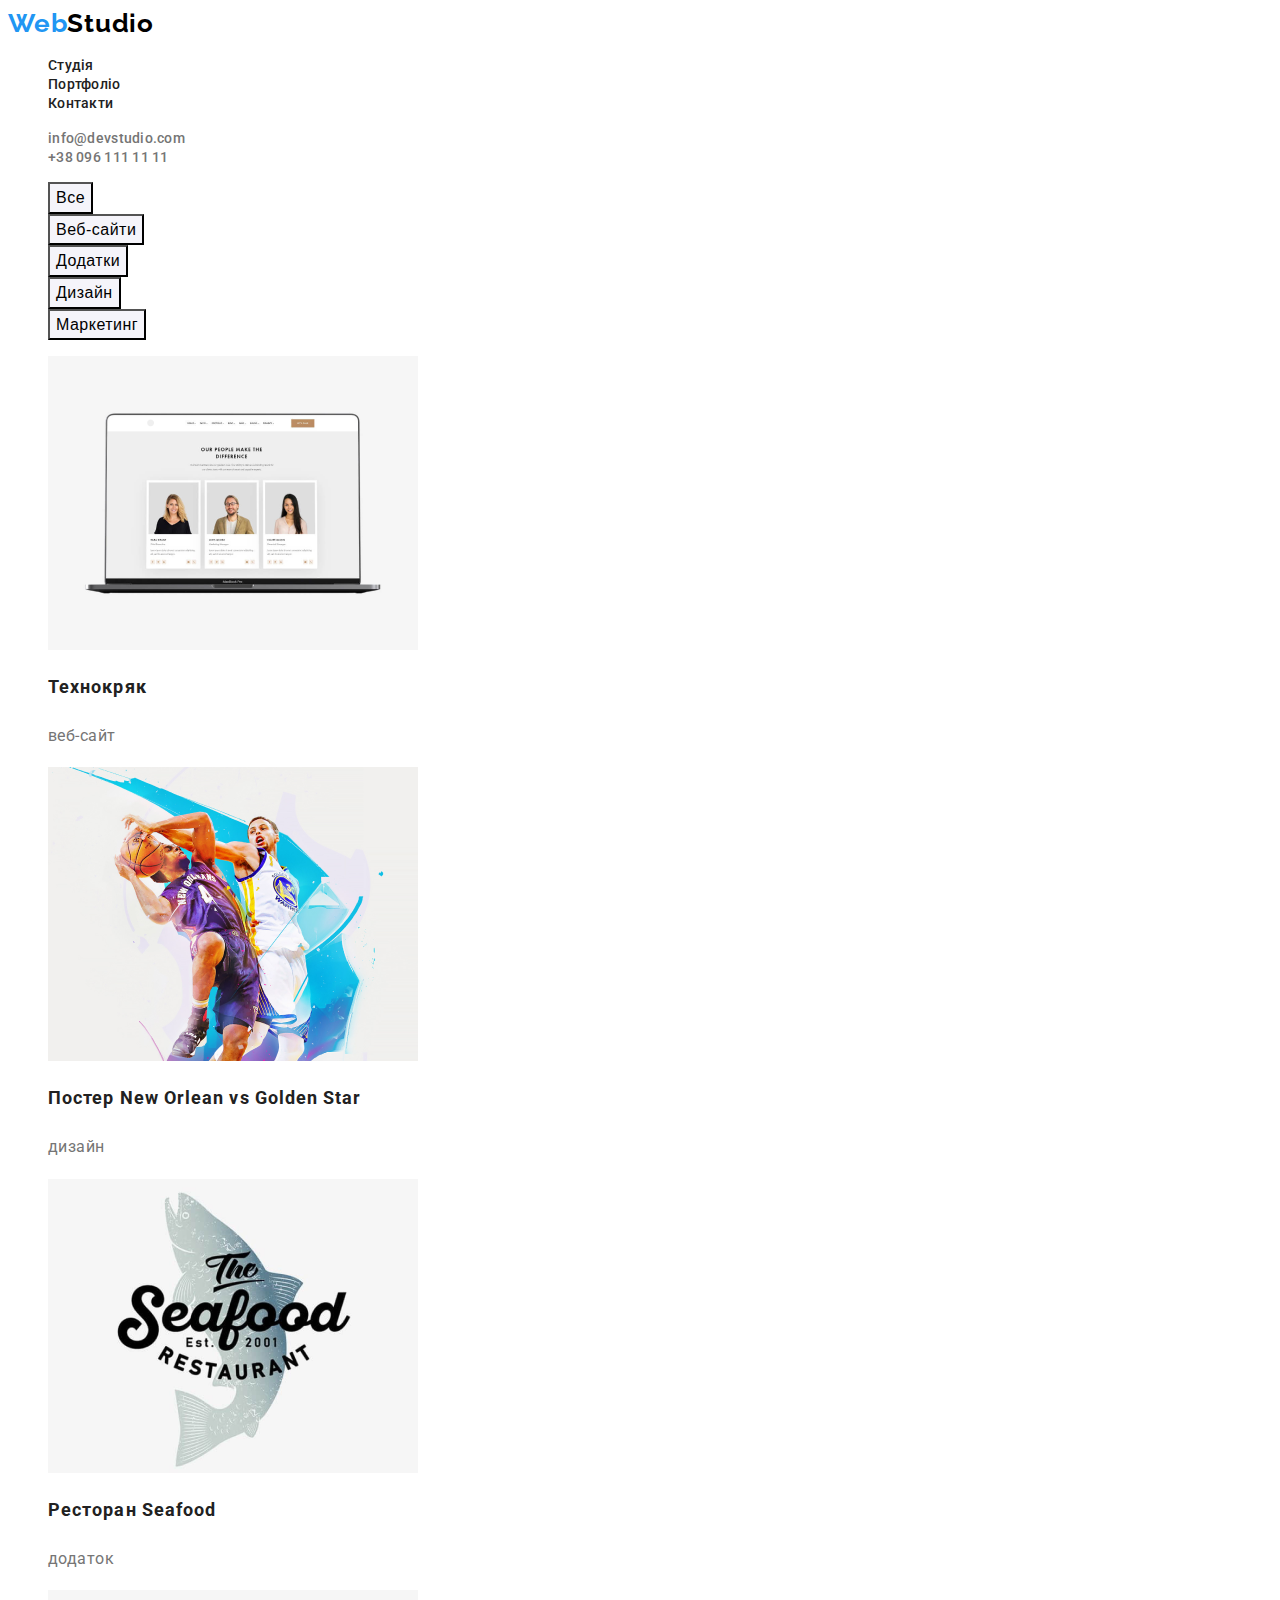
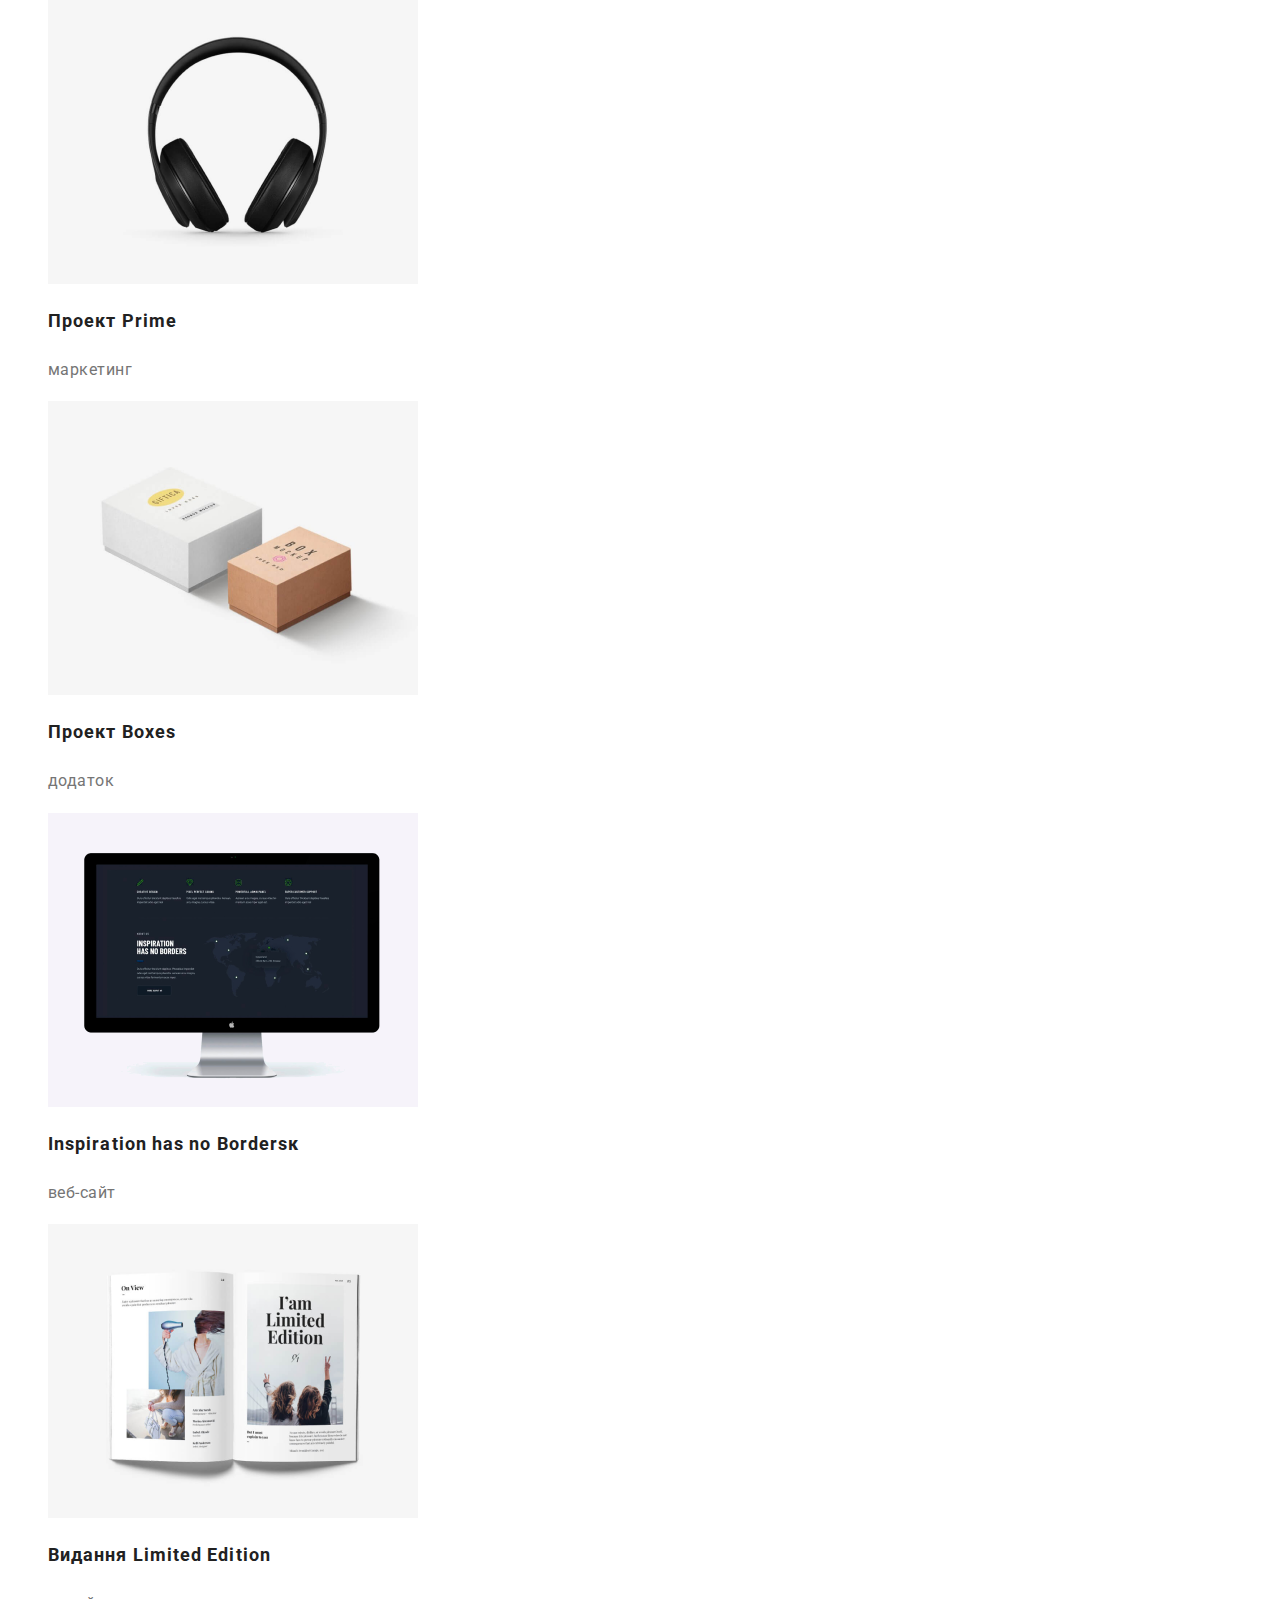
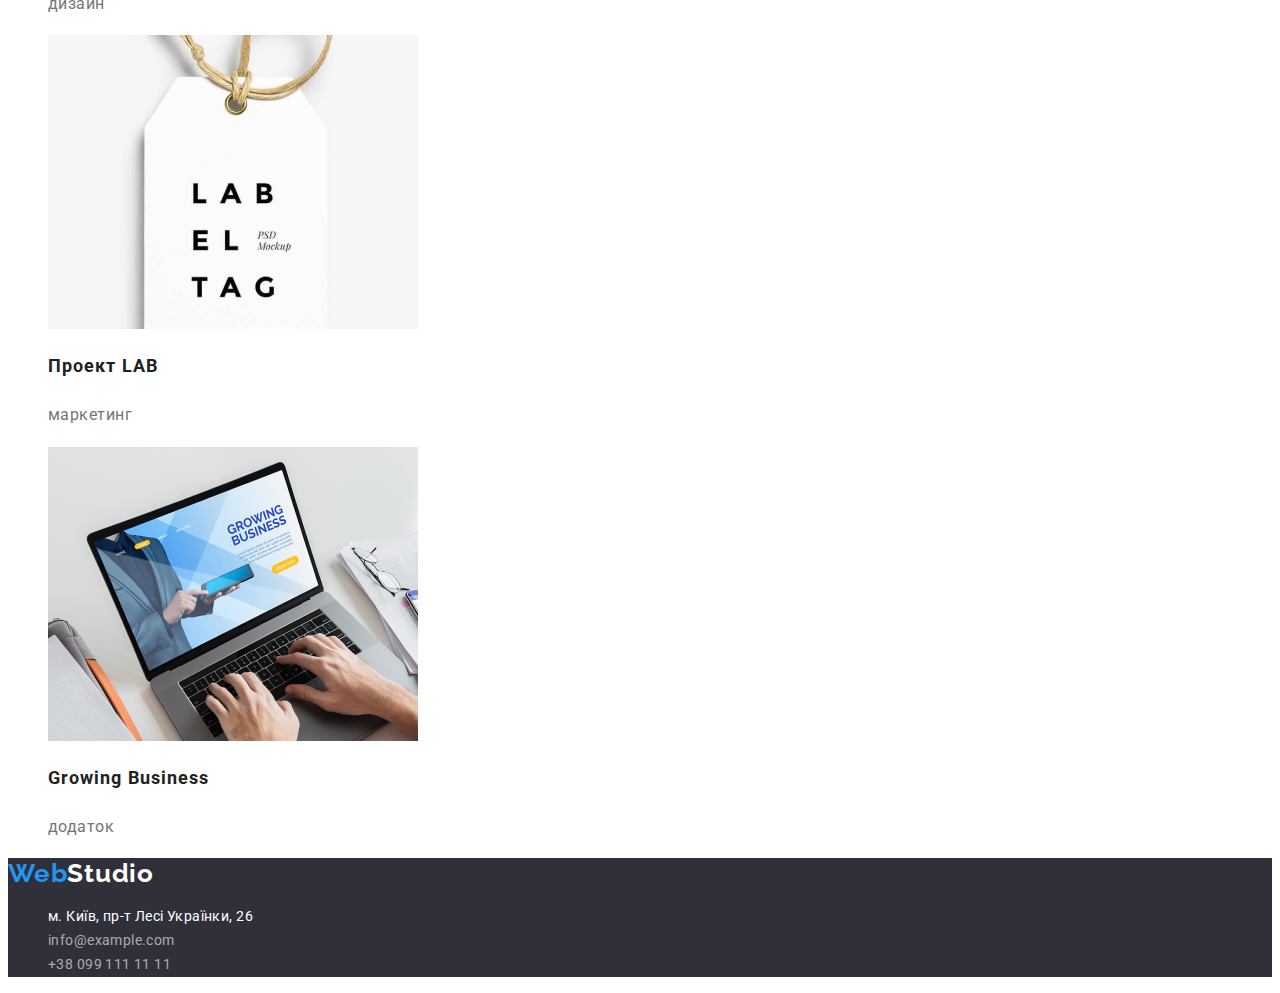
==== portfolio.html @ 4884ac53 "Скопировали и добавили файлы предидущей работы" ====
<!DOCTYPE html>
<html lang="ru">
  <head>
    <meta charset="UTF-8" />
    <meta http-equiv="X-UA-Compatible" content="IE=edge" />
    <meta name="viewport" content="width=device-width, initial-scale=1.0" />
    <link rel="preconnect" href="https://fonts.googleapis.com" />
    <link rel="preconnect" href="https://fonts.gstatic.com" crossorigin />
    <link
      href="https://fonts.googleapis.com/css2?family=Raleway:wght@700&family=Roboto:wght@400;500;700;900&display=swap"
      rel="stylesheet"
    />
    <title>Portfolio</title>
    <link rel="stylesheet" href="css/style.css" />
  </head>

  <body>
    <header class="header">
      <nav class="header-nav">
        <a class="header-logo link" href="">Web<span>Studio</span> </a>
        <ul class="header-list list">
          <li class="header-item"><a class="header-link link" href="index.html">Студія</a></li>
          <li class="header-item">
            <a class="header-link link" href="portfolio.html">Портфоліо</a>
          </li>
          <li class="header-item"><a class="header-link link" href="">Контакти</a></li>
        </ul>
      </nav>

      <ul class="contacts list">
        <li class="mail">
          <a class="contacts-link link" href="mailto:info@devstudio.com">info@devstudio.com </a>
        </li>
        <li class="tel">
          <a class="contacts-link link" href="tel:+380961111111"> +38 096 111 11 11 </a>
        </li>
      </ul>
    </header>
    <main>
      <section class="menu">
        <h2 class="visually-hidden">Навігація</h2>
        <ul class="menu-list list">
          <li><button type="button" class="menu-btn">Все</button></li>
          <li><button type="button" class="menu-btn">Веб-сайти</button></li>
          <li><button type="button" class="menu-btn">Додатки</button></li>
          <li><button type="button" class="menu-btn">Дизайн</button></li>
          <li><button type="button" class="menu-btn">Маркетинг</button></li>
        </ul>

        <h1 class="visually-hidden">Портфолио</h1>
        <ul class="portfolio-list list">
          <li>
            <img src="images/port1.png" alt="" width="370" height="294" />
            <h2 class="portfolio-title">Технокряк</h2>
            <p class="portfolio-text">веб-сайт</p>
          </li>

          <li>
            <img src="images/port2.png" alt="" width="370" height="294" />
            <h2 class="portfolio-title">Постер New Orlean vs Golden Star</h2>
            <p class="portfolio-text">дизайн</p>
          </li>

          <li>
            <img src="images/port3.png" alt="" width="370" height="294" />
            <h2 class="portfolio-title">Ресторан Seafood</h2>
            <p class="portfolio-text">додаток</p>
          </li>

          <li>
            <img src="images/port4.png" alt="" width="370" height="294" />
            <h2 class="portfolio-title">Проект Prime</h2>
            <p class="portfolio-text">маркетинг</p>
          </li>

          <li>
            <img src="images/port5.png" alt="" width="370" height="294" />
            <h2 class="portfolio-title">Проект Boxes</h2>
            <p class="portfolio-text">додаток</p>
          </li>

          <li>
            <img src="images/port6.png" alt="" width="370" height="294" />
            <h2 class="portfolio-title">Inspiration has no Bordersк</h2>
            <p class="portfolio-text">веб-сайт</p>
          </li>

          <li>
            <img src="images/port7.png" alt="" width="370" height="294" />
            <h2 class="portfolio-title">Видання Limited Edition</h2>
            <p class="portfolio-text">дизайн</p>
          </li>

          <li>
            <img src="images/port8.png" alt="" width="370" height="294" />
            <h2 class="portfolio-title">Проект LAB</h2>
            <p class="portfolio-text">маркетинг</p>
          </li>

          <li>
            <img src="images/port9.png" alt="" width="370" height="294" />
            <h2 class="portfolio-title">Growing Business</h2>
            <p class="portfolio-text">додаток</p>
          </li>
        </ul>
      </section>
    </main>
    <footer class="footer">
      <a class="footer-logo link" href="">Web<span>Studio</span> </a>

      <address class="address">
        <ul class="adress-list list">
          <li class="address-item">
            <a
              class="address-link link"
              href="https://goo.gl/maps/mcbDyAHMGKXvk1hA8"
              target="_blank"
              rel="noopener noreferrer"
              >м. Київ, пр-т Лесі Українки, 26</a
            >
          </li>
          <li class="address-item">
            <a class="mail-link link" href="mailto:info@example.com">info@example.com</a>
          </li>
          <li class="address-item">
            <a class="tel-link link" href="tel:+380991111111"> +38 099 111 11 11</a>
          </li>
        </ul>
      </address>
    </footer>
  </body>
</html>
---- css/style.css ----
:root {
  --main-page-color: #212121;
  --secondary-page-color: #757575;
  --accent-color: #2196f3;
}

body {
  font-family: 'Roboto', sans-serif;
  color: #212121;
}

.list {
  list-style: none;
}

.link {
  text-decoration: none;
}

/*--------шапка---------*/

.header-logo {
  font-family: 'Raleway', sans-serif;
  font-weight: 700;
  font-size: 26px;
  line-height: 1.2;
  letter-spacing: 0.03em;
  color: #2196f3;
}

.header-nav span {
  color: #000000;
}

.header-link {
  font-weight: 500;
  font-size: 14px;
  line-height: 1.14;
  letter-spacing: 0.02em;
  color: var(--main-page-color);
}

.header-link:hover,
.header-link:focus {
  color: var(--accent-color);
}

.contacts-link {
  font-weight: 500;
  font-size: 14px;
  line-height: 1.14;
  letter-spacing: 0.02em;
  color: var(--secondary-page-color);
}

.contacts-link:hover,
.contacts-link:focus {
  color: var(--accent-color);
}

/* ------------Герой------------*/

.hero {
  background-color: #2f303a;
}

.hero-title {
  font-weight: 900;
  font-size: 44px;
  line-height: 1.36;
  text-align: center;
  letter-spacing: 0.06em;
  text-transform: uppercase;
  color: #ffffff;
}

.hero-btn {
  font-weight: 700;
  font-size: 16px;
  line-height: 1.88;
  text-align: center;
  letter-spacing: 0.06em;
  cursor: pointer;
  color: #ffffff;
  background-color: #2196f3;
}

/*------------------- Features---------------*/

.visually-hidden {
  position: absolute;
  width: 1px;
  height: 1px;
  margin: -1px;
  border: 0;
  padding: 0;
  white-space: nowrap;
  clip-path: inset(100%);
  clip: rect(0 0 0 0);
  overflow: hidden;
}

.feature-title {
  font-weight: 700;
  font-size: 14px;
  line-height: 1.14;
  letter-spacing: 0.03em;
  text-transform: uppercase;
}

.feature-text {
  font-size: 14px;
  line-height: 1.71;
  letter-spacing: 0.03em;
  color: var(--secondary-page-color);
}

/*----------------- work-------------------- */

.work-title {
  font-weight: 700;
  font-size: 36px;
  line-height: 1.16;
  letter-spacing: 0.03em;
}

/* -------------------our team-----------------*/

.card-title {
  font-weight: 500;
  font-size: 16px;
  line-height: 1.19;
  letter-spacing: 0.03em;
}

.card-text {
  font-size: 16px;
  line-height: 1.19;
  letter-spacing: 0.03em;
  color: var(--secondary-page-color);
}

/*-----------------footer--------------------*/

.footer {
  background-color: #2f303a;
}

.footer-logo {
  font-family: 'Raleway', sans-serif;
  font-weight: 700;
  font-size: 26px;
  line-height: 1.19;
  letter-spacing: 0.03em;
  color: #2196f3;
}

.footer span {
  color: #ffffff;
}

.address-link {
  font-size: 14px;
  font-style: normal;
  line-height: 1.71;
  letter-spacing: 0.03em;
  color: #ffffff;
}

.mail-link,
.tel-link {
  font-size: 14px;
  font-style: normal;
  line-height: 1.71;
  letter-spacing: 0.03em;
  color: rgba(255, 255, 255, 0.6);
}

.address-link:hover,
.address-link:focus,
.mail-link:hover,
.mail-link:focus,
.tel-link:hover,
.tel-link:focus {
  color: var(--accent-color);
}

/*----PORTFOLIO----*/
/*----menu----*/

.menu-btn {
  font-weight: 500;
  font-size: 16px;
  line-height: 1.6;
  text-align: center;
  letter-spacing: 0.03em;
  cursor: pointer;
  background-color: #f5f4fa;
}

.menu-btn:hover,
.menu-btn:focus {
  background-color: var(--accent-color);
  color: #ffffff;
}

.portfolio-title {
  font-weight: 700;
  font-size: 18px;
  line-height: 2;
  letter-spacing: 0.06em;
}

.portfolio-text {
  font-size: 16px;
  line-height: 1.9;
  letter-spacing: 0.03em;
  color: var(--secondary-page-color);
}
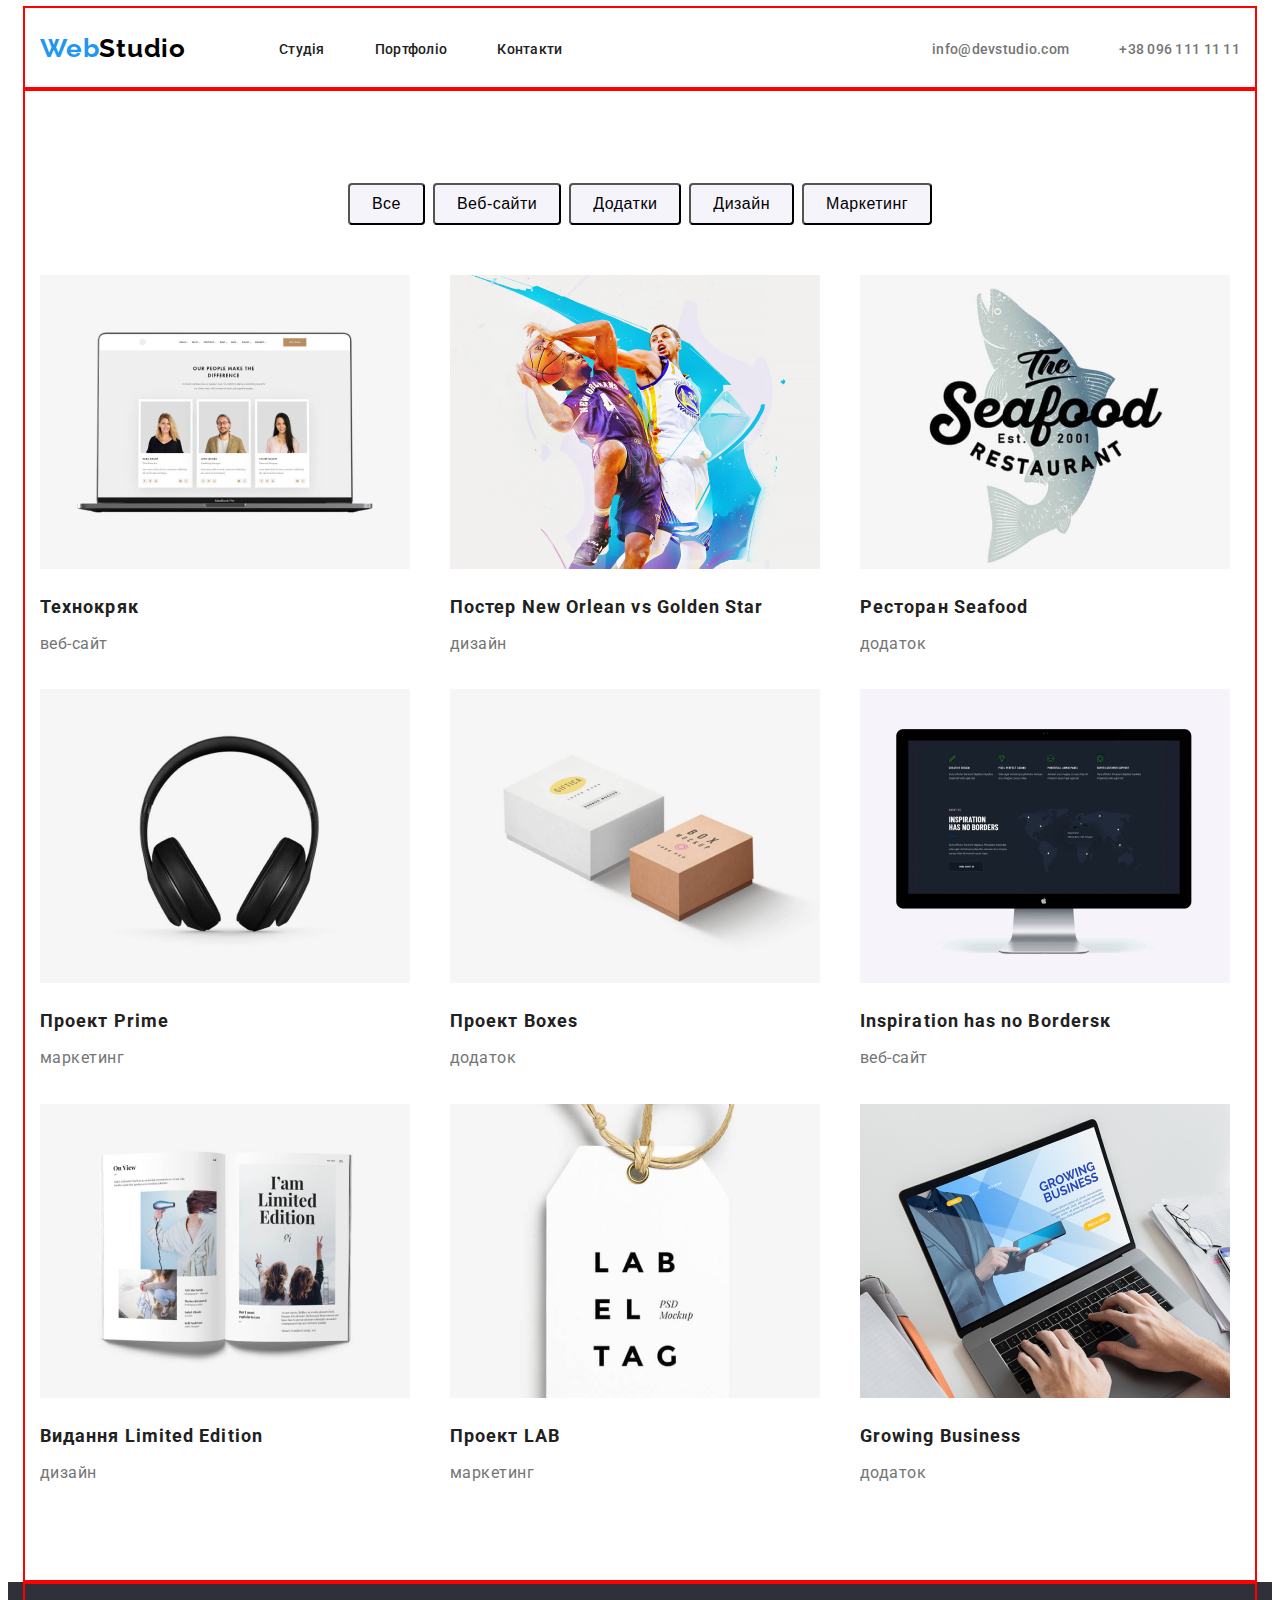
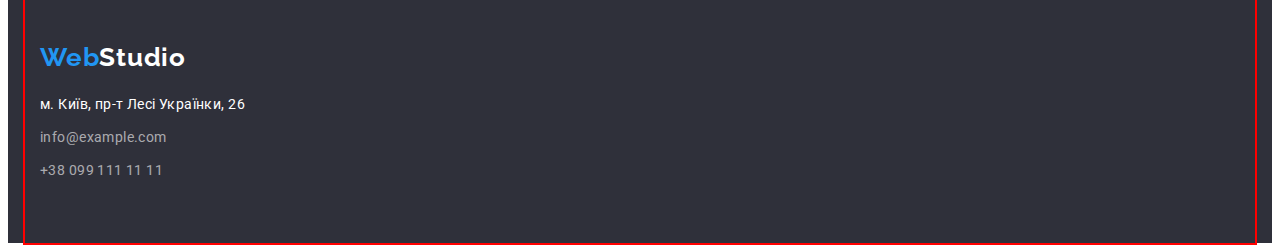
==== commit 8a637c5a: "Закнчили позиционирование двух  странц" ====
--- a/portfolio.html
+++ b/portfolio.html
@@ -11,122 +11,137 @@
       rel="stylesheet"
     />
     <title>Portfolio</title>
+    <link
+      rel="stylesheet"
+      href="https://cdnjs.cloudflare.com/ajax/libs/modern-normalize/1.1.0/modern-normalize.min.css"
+      integrity="sha512-wpPYUAdjBVSE4KJnH1VR1HeZfpl1ub8YT/NKx4PuQ5NmX2tKuGu6U/JRp5y+Y8XG2tV+wKQpNHVUX03MfMFn9Q=="
+      crossorigin="anonymous"
+      referrerpolicy="no-referrer"
+    />
     <link rel="stylesheet" href="css/style.css" />
   </head>
 
   <body>
     <header class="header">
-      <nav class="header-nav">
-        <a class="header-logo link" href="">Web<span>Studio</span> </a>
-        <ul class="header-list list">
-          <li class="header-item"><a class="header-link link" href="index.html">Студія</a></li>
-          <li class="header-item">
-            <a class="header-link link" href="portfolio.html">Портфоліо</a>
-          </li>
-          <li class="header-item"><a class="header-link link" href="">Контакти</a></li>
-        </ul>
-      </nav>
+      <div class="container">
+        <nav class="header-nav">
+          <a class="header-logo link" href="">Web<span>Studio</span> </a>
+          <ul class="header-list list">
+            <li class="header-item"><a class="header-link link" href="./index.html">Студія</a></li>
+            <li class="header-item">
+              <a class="header-link link" href="portfolio.html">Портфоліо</a>
+            </li>
+            <li class="header-item"><a class="header-link link" href="">Контакти</a></li>
+          </ul>
+        </nav>
 
-      <ul class="contacts list">
-        <li class="mail">
-          <a class="contacts-link link" href="mailto:info@devstudio.com">info@devstudio.com </a>
-        </li>
-        <li class="tel">
-          <a class="contacts-link link" href="tel:+380961111111"> +38 096 111 11 11 </a>
-        </li>
-      </ul>
+        <div class="header-connect">
+          <ul class="contacts list">
+            <li class="mail">
+              <a class="contacts-link link" href="mailto:info@devstudio.com">info@devstudio.com </a>
+            </li>
+            <li class="tel">
+              <a class="contacts-link link" href="tel:+380961111111"> +38 096 111 11 11 </a>
+            </li>
+          </ul>
+        </div>
+      </div>
     </header>
     <main>
       <section class="menu">
-        <h2 class="visually-hidden">Навігація</h2>
-        <ul class="menu-list list">
-          <li><button type="button" class="menu-btn">Все</button></li>
-          <li><button type="button" class="menu-btn">Веб-сайти</button></li>
-          <li><button type="button" class="menu-btn">Додатки</button></li>
-          <li><button type="button" class="menu-btn">Дизайн</button></li>
-          <li><button type="button" class="menu-btn">Маркетинг</button></li>
-        </ul>
+        <div class="container section">
+          <h2 class="visually-hidden">Навігація</h2>
+          <ul class="menu-list list">
+            <li><button type="button" class="menu-btn">Все</button></li>
+            <li><button type="button" class="menu-btn">Веб-сайти</button></li>
+            <li><button type="button" class="menu-btn">Додатки</button></li>
+            <li><button type="button" class="menu-btn">Дизайн</button></li>
+            <li><button type="button" class="menu-btn">Маркетинг</button></li>
+          </ul>
 
-        <h1 class="visually-hidden">Портфолио</h1>
-        <ul class="portfolio-list list">
-          <li>
-            <img src="images/port1.png" alt="" width="370" height="294" />
-            <h2 class="portfolio-title">Технокряк</h2>
-            <p class="portfolio-text">веб-сайт</p>
-          </li>
+          <h1 class="visually-hidden">Портфолио</h1>
+          <ul class="portfolio-list list">
+            <li class="portfolio-items">
+              <img class="portfolio-img" src="images/port1.png" alt="" width="370" height="294" />
+              <h2 class="portfolio-title">Технокряк</h2>
+              <p class="portfolio-text">веб-сайт</p>
+            </li>
 
-          <li>
-            <img src="images/port2.png" alt="" width="370" height="294" />
-            <h2 class="portfolio-title">Постер New Orlean vs Golden Star</h2>
-            <p class="portfolio-text">дизайн</p>
-          </li>
+            <li class="portfolio-items">
+              <img class="portfolio-img" src="images/port2.png" alt="" width="370" height="294" />
+              <h2 class="portfolio-title">Постер New Orlean vs Golden Star</h2>
+              <p class="portfolio-text">дизайн</p>
+            </li>
 
-          <li>
-            <img src="images/port3.png" alt="" width="370" height="294" />
-            <h2 class="portfolio-title">Ресторан Seafood</h2>
-            <p class="portfolio-text">додаток</p>
-          </li>
+            <li class="portfolio-items">
+              <img class="portfolio-img" src="images/port3.png" alt="" width="370" height="294" />
+              <h2 class="portfolio-title">Ресторан Seafood</h2>
+              <p class="portfolio-text">додаток</p>
+            </li>
 
-          <li>
-            <img src="images/port4.png" alt="" width="370" height="294" />
-            <h2 class="portfolio-title">Проект Prime</h2>
-            <p class="portfolio-text">маркетинг</p>
-          </li>
+            <li class="portfolio-items">
+              <img class="portfolio-img" src="images/port4.png" alt="" width="370" height="294" />
+              <h2 class="portfolio-title">Проект Prime</h2>
+              <p class="portfolio-text">маркетинг</p>
+            </li>
 
-          <li>
-            <img src="images/port5.png" alt="" width="370" height="294" />
-            <h2 class="portfolio-title">Проект Boxes</h2>
-            <p class="portfolio-text">додаток</p>
-          </li>
+            <li class="portfolio-items">
+              <img class="portfolio-img" src="images/port5.png" alt="" width="370" height="294" />
+              <h2 class="portfolio-title">Проект Boxes</h2>
+              <p class="portfolio-text">додаток</p>
+            </li>
 
-          <li>
-            <img src="images/port6.png" alt="" width="370" height="294" />
-            <h2 class="portfolio-title">Inspiration has no Bordersк</h2>
-            <p class="portfolio-text">веб-сайт</p>
-          </li>
+            <li class="portfolio-items">
+              <img class="portfolio-img" src="images/port6.png" alt="" width="370" height="294" />
+              <h2 class="portfolio-title">Inspiration has no Bordersк</h2>
+              <p class="portfolio-text">веб-сайт</p>
+            </li>
 
-          <li>
-            <img src="images/port7.png" alt="" width="370" height="294" />
-            <h2 class="portfolio-title">Видання Limited Edition</h2>
-            <p class="portfolio-text">дизайн</p>
-          </li>
+            <li class="portfolio-items">
+              <img class="portfolio-img" src="images/port7.png" alt="" width="370" height="294" />
+              <h2 class="portfolio-title">Видання Limited Edition</h2>
+              <p class="portfolio-text">дизайн</p>
+            </li>
 
-          <li>
-            <img src="images/port8.png" alt="" width="370" height="294" />
-            <h2 class="portfolio-title">Проект LAB</h2>
-            <p class="portfolio-text">маркетинг</p>
-          </li>
+            <li class="portfolio-items">
+              <img class="portfolio-img" src="images/port8.png" alt="" width="370" height="294" />
+              <h2 class="portfolio-title">Проект LAB</h2>
+              <p class="portfolio-text">маркетинг</p>
+            </li>
 
-          <li>
-            <img src="images/port9.png" alt="" width="370" height="294" />
-            <h2 class="portfolio-title">Growing Business</h2>
-            <p class="portfolio-text">додаток</p>
-          </li>
-        </ul>
+            <li class="portfolio-items">
+              <img class="portfolio-img" src="images/port9.png" alt="" width="370" height="294" />
+              <h2 class="portfolio-title">Growing Business</h2>
+              <p class="portfolio-text">додаток</p>
+            </li>
+          </ul>
+        </div>
       </section>
     </main>
     <footer class="footer">
-      <a class="footer-logo link" href="">Web<span>Studio</span> </a>
+      <div class="container">
+        <a class="footer-logo link" href="">Web<span>Studio</span> </a>
 
-      <address class="address">
-        <ul class="adress-list list">
-          <li class="address-item">
-            <a
-              class="address-link link"
-              href="https://goo.gl/maps/mcbDyAHMGKXvk1hA8"
-              target="_blank"
-              rel="noopener noreferrer"
-              >м. Київ, пр-т Лесі Українки, 26</a
-            >
-          </li>
-          <li class="address-item">
-            <a class="mail-link link" href="mailto:info@example.com">info@example.com</a>
-          </li>
-          <li class="address-item">
-            <a class="tel-link link" href="tel:+380991111111"> +38 099 111 11 11</a>
-          </li>
-        </ul>
-      </address>
+        <address class="address">
+          <ul class="adress-list list">
+            <li class="address-item">
+              <a
+                class="address-link link"
+                href="https://goo.gl/maps/mcbDyAHMGKXvk1hA8"
+                target="_blank"
+                rel="noopener noreferrer"
+                >м. Київ, пр-т Лесі Українки, 26</a
+              >
+            </li>
+            <li class="address-item">
+              <a class="mail-link link" href="mailto:info@example.com">info@example.com</a>
+            </li>
+            <li class="address-item">
+              <a class="tel-link link" href="tel:+380991111111"> +38 099 111 11 11</a>
+            </li>
+          </ul>
+        </address>
+      </div>
     </footer>
   </body>
 </html>
--- a/css/style.css
+++ b/css/style.css
@@ -4,6 +4,25 @@
   --accent-color: #2196f3;
 }
 
+p,
+h1,
+h2,
+h3,
+h4,
+h5,
+h6 {
+  margin: 0;
+}
+
+ul,
+ol {
+  margin: 0;
+  padding-left: 0;
+}
+
+img {
+  display: block;
+}
 body {
   font-family: 'Roboto', sans-serif;
   color: #212121;
@@ -17,7 +36,47 @@
   text-decoration: none;
 }
 
+.container {
+  width: 1200px;
+  margin-left: auto;
+  margin-right: auto;
+  padding-left: 15px;
+  padding-right: 15px;
+  outline: 2px solid red;
+}
+
+.section {
+  padding-top: 94px;
+  padding-bottom: 94px;
+}
+
 /*--------шапка---------*/
+.header > .container {
+  display: flex;
+  align-items: center;
+}
+
+.header-nav {
+  display: flex;
+  align-items: center;
+}
+
+.header-list {
+  display: flex;
+}
+
+.header-item:not(:last-child) {
+  margin-right: 50px;
+}
+
+.header-connect {
+  margin-left: auto;
+}
+
+.header-connect > .contacts {
+  display: flex;
+  gap: 50px;
+}
 
 .header-logo {
   font-family: 'Raleway', sans-serif;
@@ -26,6 +85,9 @@
   line-height: 1.2;
   letter-spacing: 0.03em;
   color: #2196f3;
+  margin-right: 93px;
+  padding-top: 25px;
+  padding-bottom: 25px;
 }
 
 .header-nav span {
@@ -62,6 +124,7 @@
 
 .hero {
   background-color: #2f303a;
+  text-align: center;
 }
 
 .hero-title {
@@ -72,6 +135,11 @@
   letter-spacing: 0.06em;
   text-transform: uppercase;
   color: #ffffff;
+  margin-left: auto;
+  margin-right: auto;
+  margin-bottom: 30px;
+  padding-top: 200px;
+  width: 696px;
 }
 
 .hero-btn {
@@ -83,6 +151,10 @@
   cursor: pointer;
   color: #ffffff;
   background-color: #2196f3;
+  min-width: 216px;
+  padding: 10px 32px;
+  border-radius: 4px;
+  margin-bottom: 200px;
 }
 
 /*------------------- Features---------------*/
@@ -100,12 +172,23 @@
   overflow: hidden;
 }
 
-.feature-title {
+.feature > .container {
+  display: flex;
+  align-items: center;
+}
+
+.feature-list {
+  display: flex;
+  gap: 30px;
+}
+
+.feuture .feature-title {
   font-weight: 700;
   font-size: 14px;
   line-height: 1.14;
   letter-spacing: 0.03em;
   text-transform: uppercase;
+  margin-bottom: 10px;
 }
 
 .feature-text {
@@ -113,24 +196,48 @@
   line-height: 1.71;
   letter-spacing: 0.03em;
   color: var(--secondary-page-color);
+  width: 270px;
 }
 
 /*----------------- work-------------------- */
+
+.work-list {
+  display: flex;
+  gap: 30px;
+  padding-bottom: 94px;
+}
 
 .work-title {
   font-weight: 700;
   font-size: 36px;
   line-height: 1.16;
   letter-spacing: 0.03em;
+  text-align: center;
+  padding-bottom: 50px;
 }
 
 /* -------------------our team-----------------*/
-
+.team-cards {
+  display: flex;
+  gap: 30px;
+  text-align: center;
+}
+
+.team-title {
+  font-weight: 700;
+  font-size: 36px;
+  line-height: 1.17;
+  text-align: center;
+  letter-spacing: 0.03em;
+  color: var(--main-page-color);
+  padding-bottom: 50px;
+}
 .card-title {
   font-weight: 500;
   font-size: 16px;
   line-height: 1.19;
   letter-spacing: 0.03em;
+  padding-bottom: 10px;
 }
 
 .card-text {
@@ -138,6 +245,10 @@
   line-height: 1.19;
   letter-spacing: 0.03em;
   color: var(--secondary-page-color);
+}
+
+.card > .team-img {
+  padding-bottom: 30px;
 }
 
 /*-----------------footer--------------------*/
@@ -153,6 +264,9 @@
   line-height: 1.19;
   letter-spacing: 0.03em;
   color: #2196f3;
+  display: inline-block;
+  margin-top: 60px;
+  margin-bottom: 20px;
 }
 
 .footer span {
@@ -165,6 +279,8 @@
   line-height: 1.71;
   letter-spacing: 0.03em;
   color: #ffffff;
+  display: inline-block;
+  margin-bottom: 9px;
 }
 
 .mail-link,
@@ -174,8 +290,16 @@
   line-height: 1.71;
   letter-spacing: 0.03em;
   color: rgba(255, 255, 255, 0.6);
-}
-
+  display: inline-block;
+}
+
+.mail-link {
+  margin-bottom: 9px;
+}
+
+.tel-link {
+  margin-bottom: 60px;
+}
 .address-link:hover,
 .address-link:focus,
 .mail-link:hover,
@@ -188,6 +312,13 @@
 /*----PORTFOLIO----*/
 /*----menu----*/
 
+.menu-list {
+  display: flex;
+  gap: 8px;
+  justify-content: center;
+  margin-bottom: 50px;
+}
+
 .menu-btn {
   font-weight: 500;
   font-size: 16px;
@@ -196,6 +327,8 @@
   letter-spacing: 0.03em;
   cursor: pointer;
   background-color: #f5f4fa;
+  padding: 6px 22px;
+  border-radius: 4px;
 }
 
 .menu-btn:hover,
@@ -204,11 +337,22 @@
   color: #ffffff;
 }
 
+.portfolio-list {
+  display: flex;
+  gap: 30px;
+  flex-wrap: wrap;
+}
+
+.portfolio-items {
+  width: calc((100% - 60px) / 3);
+}
+
 .portfolio-title {
   font-weight: 700;
   font-size: 18px;
   line-height: 2;
   letter-spacing: 0.06em;
+  margin-bottom: 4px;
 }
 
 .portfolio-text {
@@ -217,3 +361,7 @@
   letter-spacing: 0.03em;
   color: var(--secondary-page-color);
 }
+
+.portfolio-img {
+  margin-bottom: 20px;
+}
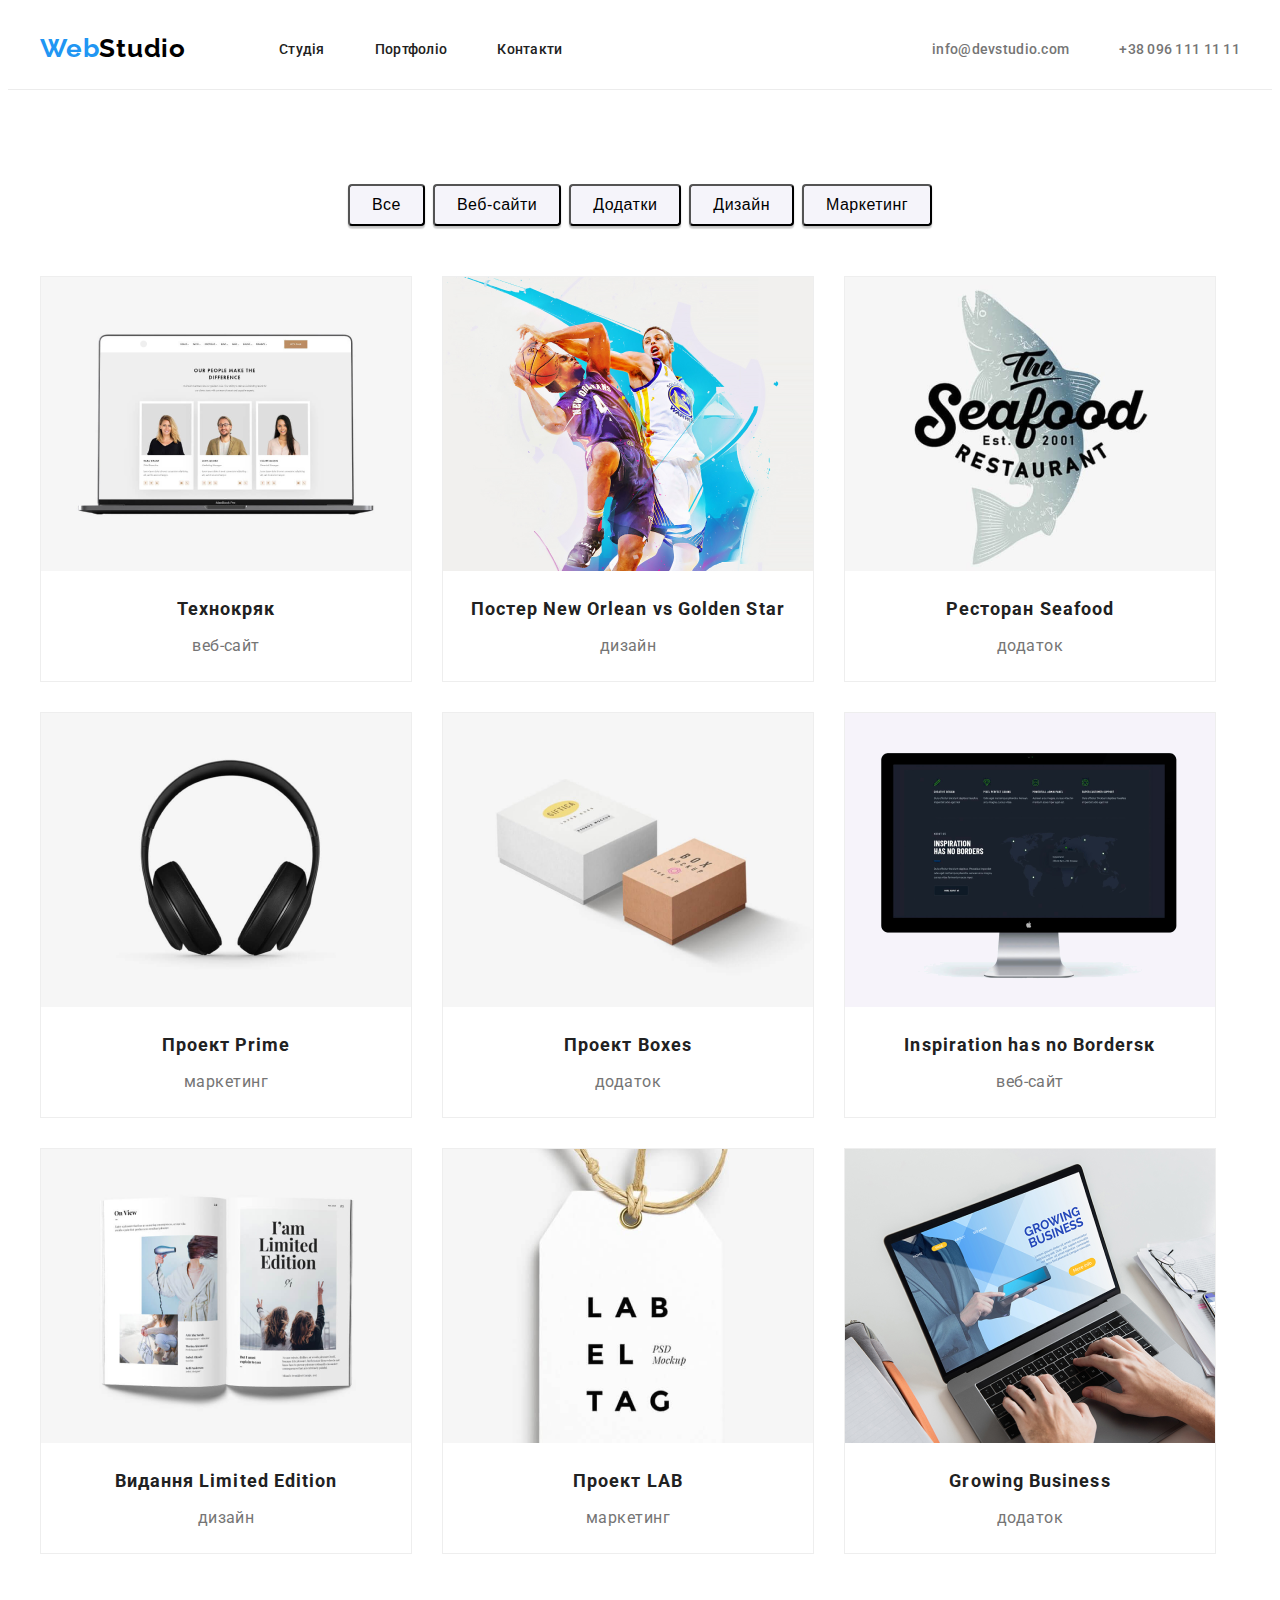
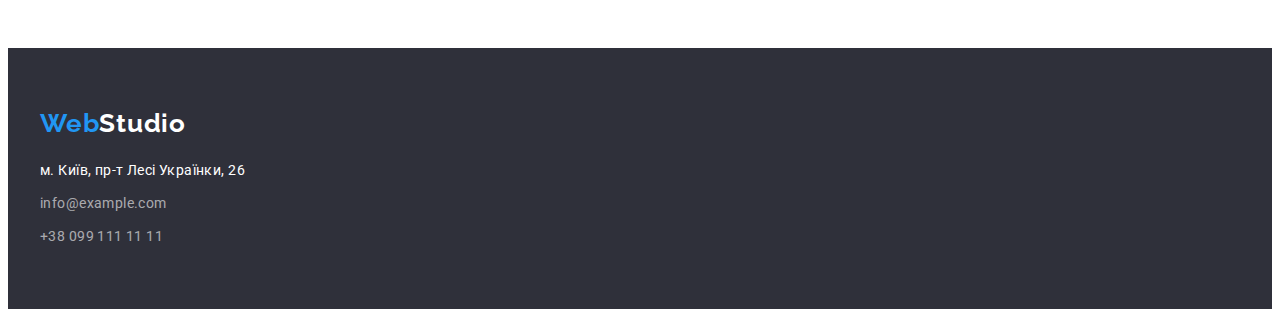
==== commit 3e0c668e: "Закончили позиционирование всех страниц" ====
--- a/portfolio.html
+++ b/portfolio.html
@@ -61,55 +61,55 @@
 
           <h1 class="visually-hidden">Портфолио</h1>
           <ul class="portfolio-list list">
-            <li class="portfolio-items">
+            <li class="portfolio-items portfolio-box">
               <img class="portfolio-img" src="images/port1.png" alt="" width="370" height="294" />
               <h2 class="portfolio-title">Технокряк</h2>
               <p class="portfolio-text">веб-сайт</p>
             </li>
 
-            <li class="portfolio-items">
+            <li class="portfolio-items portfolio-box">
               <img class="portfolio-img" src="images/port2.png" alt="" width="370" height="294" />
               <h2 class="portfolio-title">Постер New Orlean vs Golden Star</h2>
               <p class="portfolio-text">дизайн</p>
             </li>
 
-            <li class="portfolio-items">
+            <li class="portfolio-items portfolio-box">
               <img class="portfolio-img" src="images/port3.png" alt="" width="370" height="294" />
               <h2 class="portfolio-title">Ресторан Seafood</h2>
               <p class="portfolio-text">додаток</p>
             </li>
 
-            <li class="portfolio-items">
+            <li class="portfolio-items portfolio-box">
               <img class="portfolio-img" src="images/port4.png" alt="" width="370" height="294" />
               <h2 class="portfolio-title">Проект Prime</h2>
               <p class="portfolio-text">маркетинг</p>
             </li>
 
-            <li class="portfolio-items">
+            <li class="portfolio-items portfolio-box">
               <img class="portfolio-img" src="images/port5.png" alt="" width="370" height="294" />
               <h2 class="portfolio-title">Проект Boxes</h2>
               <p class="portfolio-text">додаток</p>
             </li>
 
-            <li class="portfolio-items">
+            <li class="portfolio-items portfolio-box">
               <img class="portfolio-img" src="images/port6.png" alt="" width="370" height="294" />
               <h2 class="portfolio-title">Inspiration has no Bordersк</h2>
               <p class="portfolio-text">веб-сайт</p>
             </li>
 
-            <li class="portfolio-items">
+            <li class="portfolio-items portfolio-box">
               <img class="portfolio-img" src="images/port7.png" alt="" width="370" height="294" />
               <h2 class="portfolio-title">Видання Limited Edition</h2>
               <p class="portfolio-text">дизайн</p>
             </li>
 
-            <li class="portfolio-items">
+            <li class="portfolio-items portfolio-box">
               <img class="portfolio-img" src="images/port8.png" alt="" width="370" height="294" />
               <h2 class="portfolio-title">Проект LAB</h2>
               <p class="portfolio-text">маркетинг</p>
             </li>
 
-            <li class="portfolio-items">
+            <li class="portfolio-items portfolio-box">
               <img class="portfolio-img" src="images/port9.png" alt="" width="370" height="294" />
               <h2 class="portfolio-title">Growing Business</h2>
               <p class="portfolio-text">додаток</p>
--- a/css/style.css
+++ b/css/style.css
@@ -42,7 +42,6 @@
   margin-right: auto;
   padding-left: 15px;
   padding-right: 15px;
-  outline: 2px solid red;
 }
 
 .section {
@@ -118,6 +117,10 @@
 .contacts-link:hover,
 .contacts-link:focus {
   color: var(--accent-color);
+}
+
+.header {
+  border-bottom: 1px solid #ececec;
 }
 
 /* ------------Герой------------*/
@@ -217,6 +220,9 @@
 }
 
 /* -------------------our team-----------------*/
+.team {
+  background-color: #f5f4fa;
+}
 .team-cards {
   display: flex;
   gap: 30px;
@@ -249,6 +255,16 @@
 
 .card > .team-img {
   padding-bottom: 30px;
+}
+
+.card-box {
+  box-sizing: border-box;
+  width: 270px;
+  height: 368px;
+  background-color: #ffffff;
+  box-shadow: 0px 1px 3px rgba(0, 0, 0, 0.12), 0px 1px 1px rgba(0, 0, 0, 0.14),
+    0px 2px 1px rgba(0, 0, 0, 0.2);
+  border-radius: 0px 0px 4px 4px;
 }
 
 /*-----------------footer--------------------*/
@@ -326,8 +342,10 @@
   text-align: center;
   letter-spacing: 0.03em;
   cursor: pointer;
+  padding: 6px 22px;
+  box-shadow: 0px 3px 1px rgba(0, 0, 0, 0.1), 0px 1px 2px rgba(0, 0, 0, 0.08),
+    0px 2px 2px rgba(0, 0, 0, 0.12);
   background-color: #f5f4fa;
-  padding: 6px 22px;
   border-radius: 4px;
 }
 
@@ -365,3 +383,11 @@
 .portfolio-img {
   margin-bottom: 20px;
 }
+
+.portfolio-box {
+  text-align: center;
+  width: 370px;
+  height: 404px;
+  background: #ffffff;
+  border: 1px solid #eeeeee;
+}
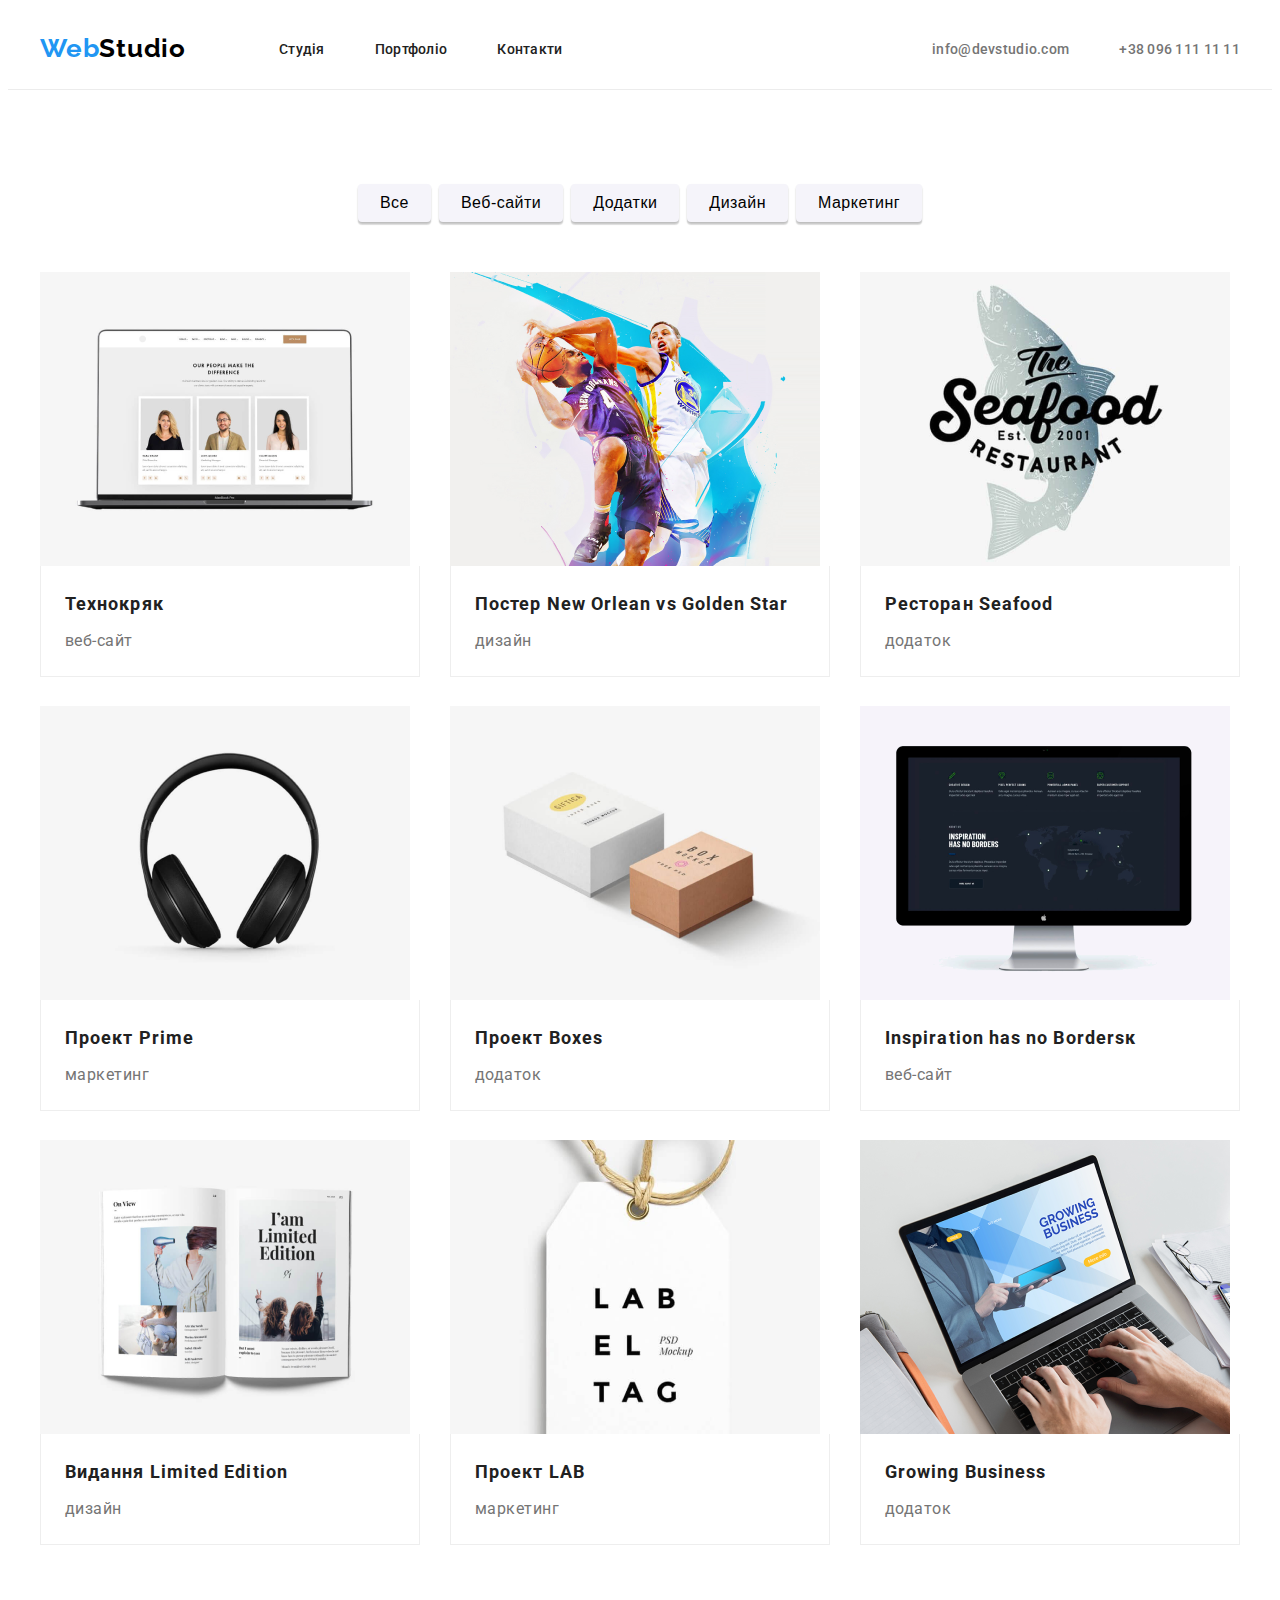
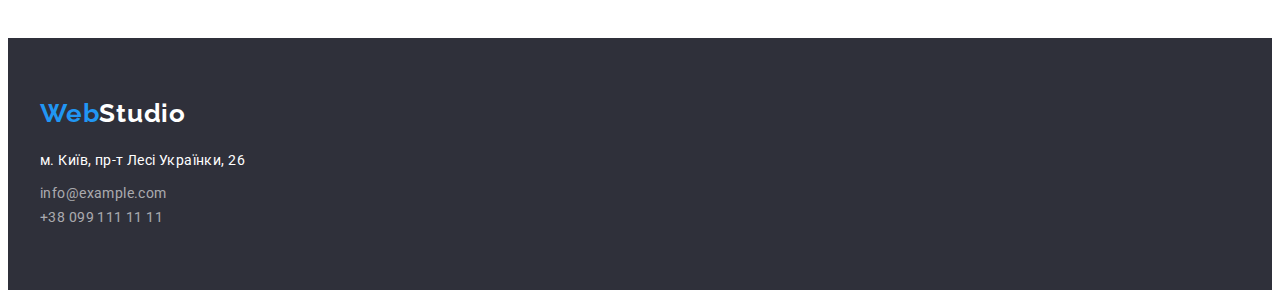
==== commit 9fb188fe: "Update portfolio.html" ====
--- a/portfolio.html
+++ b/portfolio.html
@@ -35,16 +35,14 @@
           </ul>
         </nav>
 
-        <div class="header-connect">
-          <ul class="contacts list">
-            <li class="mail">
-              <a class="contacts-link link" href="mailto:info@devstudio.com">info@devstudio.com </a>
-            </li>
-            <li class="tel">
-              <a class="contacts-link link" href="tel:+380961111111"> +38 096 111 11 11 </a>
-            </li>
-          </ul>
-        </div>
+        <ul class="contacts list">
+          <li class="mail">
+            <a class="contacts-link link" href="mailto:info@devstudio.com">info@devstudio.com </a>
+          </li>
+          <li class="tel">
+            <a class="contacts-link link" href="tel:+380961111111"> +38 096 111 11 11 </a>
+          </li>
+        </ul>
       </div>
     </header>
     <main>
@@ -63,56 +61,74 @@
           <ul class="portfolio-list list">
             <li class="portfolio-items portfolio-box">
               <img class="portfolio-img" src="images/port1.png" alt="" width="370" height="294" />
-              <h2 class="portfolio-title">Технокряк</h2>
-              <p class="portfolio-text">веб-сайт</p>
+              <div class="portfolio-wrap">
+                <h2 class="portfolio-title">Технокряк</h2>
+                <p class="portfolio-text">веб-сайт</p>
+              </div>
             </li>
 
             <li class="portfolio-items portfolio-box">
               <img class="portfolio-img" src="images/port2.png" alt="" width="370" height="294" />
-              <h2 class="portfolio-title">Постер New Orlean vs Golden Star</h2>
-              <p class="portfolio-text">дизайн</p>
+              <div class="portfolio-wrap">
+                <h2 class="portfolio-title">Постер New Orlean vs Golden Star</h2>
+                <p class="portfolio-text">дизайн</p>
+              </div>
             </li>
 
             <li class="portfolio-items portfolio-box">
               <img class="portfolio-img" src="images/port3.png" alt="" width="370" height="294" />
-              <h2 class="portfolio-title">Ресторан Seafood</h2>
-              <p class="portfolio-text">додаток</p>
+              <div class="portfolio-wrap">
+                <h2 class="portfolio-title">Ресторан Seafood</h2>
+                <p class="portfolio-text">додаток</p>
+              </div>
             </li>
 
             <li class="portfolio-items portfolio-box">
               <img class="portfolio-img" src="images/port4.png" alt="" width="370" height="294" />
-              <h2 class="portfolio-title">Проект Prime</h2>
-              <p class="portfolio-text">маркетинг</p>
+              <div class="portfolio-wrap">
+                <h2 class="portfolio-title">Проект Prime</h2>
+                <p class="portfolio-text">маркетинг</p>
+              </div>
             </li>
 
             <li class="portfolio-items portfolio-box">
               <img class="portfolio-img" src="images/port5.png" alt="" width="370" height="294" />
-              <h2 class="portfolio-title">Проект Boxes</h2>
-              <p class="portfolio-text">додаток</p>
+              <div class="portfolio-wrap">
+                <h2 class="portfolio-title">Проект Boxes</h2>
+                <p class="portfolio-text">додаток</p>
+              </div>
             </li>
 
             <li class="portfolio-items portfolio-box">
               <img class="portfolio-img" src="images/port6.png" alt="" width="370" height="294" />
-              <h2 class="portfolio-title">Inspiration has no Bordersк</h2>
-              <p class="portfolio-text">веб-сайт</p>
+              <div class="portfolio-wrap">
+                <h2 class="portfolio-title">Inspiration has no Bordersк</h2>
+                <p class="portfolio-text">веб-сайт</p>
+              </div>
             </li>
 
             <li class="portfolio-items portfolio-box">
               <img class="portfolio-img" src="images/port7.png" alt="" width="370" height="294" />
-              <h2 class="portfolio-title">Видання Limited Edition</h2>
-              <p class="portfolio-text">дизайн</p>
+              <div class="portfolio-wrap">
+                <h2 class="portfolio-title">Видання Limited Edition</h2>
+                <p class="portfolio-text">дизайн</p>
+              </div>
             </li>
 
             <li class="portfolio-items portfolio-box">
               <img class="portfolio-img" src="images/port8.png" alt="" width="370" height="294" />
-              <h2 class="portfolio-title">Проект LAB</h2>
-              <p class="portfolio-text">маркетинг</p>
+              <div class="portfolio-wrap">
+                <h2 class="portfolio-title">Проект LAB</h2>
+                <p class="portfolio-text">маркетинг</p>
+              </div>
             </li>
 
             <li class="portfolio-items portfolio-box">
               <img class="portfolio-img" src="images/port9.png" alt="" width="370" height="294" />
-              <h2 class="portfolio-title">Growing Business</h2>
-              <p class="portfolio-text">додаток</p>
+              <div class="portfolio-wrap">
+                <h2 class="portfolio-title">Growing Business</h2>
+                <p class="portfolio-text">додаток</p>
+              </div>
             </li>
           </ul>
         </div>
--- a/css/style.css
+++ b/css/style.css
@@ -22,6 +22,8 @@
 
 img {
   display: block;
+  max-width: 100%;
+  height: auto;
 }
 body {
   font-family: 'Roboto', sans-serif;
@@ -68,13 +70,10 @@
   margin-right: 50px;
 }
 
-.header-connect {
+.contacts {
+  display: flex;
+  gap: 50px;
   margin-left: auto;
-}
-
-.header-connect > .contacts {
-  display: flex;
-  gap: 50px;
 }
 
 .header-logo {
@@ -128,6 +127,8 @@
 .hero {
   background-color: #2f303a;
   text-align: center;
+  padding-top: 200px;
+  padding-bottom: 200px;
 }
 
 .hero-title {
@@ -141,7 +142,6 @@
   margin-left: auto;
   margin-right: auto;
   margin-bottom: 30px;
-  padding-top: 200px;
   width: 696px;
 }
 
@@ -157,7 +157,6 @@
   min-width: 216px;
   padding: 10px 32px;
   border-radius: 4px;
-  margin-bottom: 200px;
 }
 
 /*------------------- Features---------------*/
@@ -185,7 +184,7 @@
   gap: 30px;
 }
 
-.feuture .feature-title {
+.feature-title {
   font-weight: 700;
   font-size: 14px;
   line-height: 1.14;
@@ -204,10 +203,13 @@
 
 /*----------------- work-------------------- */
 
+.work {
+  padding-bottom: 94px;
+}
+
 .work-list {
   display: flex;
   gap: 30px;
-  padding-bottom: 94px;
 }
 
 .work-title {
@@ -216,7 +218,7 @@
   line-height: 1.16;
   letter-spacing: 0.03em;
   text-align: center;
-  padding-bottom: 50px;
+  margin-bottom: 50px;
 }
 
 /* -------------------our team-----------------*/
@@ -236,14 +238,14 @@
   text-align: center;
   letter-spacing: 0.03em;
   color: var(--main-page-color);
-  padding-bottom: 50px;
+  margin-bottom: 50px;
 }
 .card-title {
   font-weight: 500;
   font-size: 16px;
   line-height: 1.19;
   letter-spacing: 0.03em;
-  padding-bottom: 10px;
+  margin-bottom: 10px;
 }
 
 .card-text {
@@ -251,15 +253,10 @@
   line-height: 1.19;
   letter-spacing: 0.03em;
   color: var(--secondary-page-color);
-}
-
-.card > .team-img {
-  padding-bottom: 30px;
 }
 
 .card-box {
   box-sizing: border-box;
-  width: 270px;
   height: 368px;
   background-color: #ffffff;
   box-shadow: 0px 1px 3px rgba(0, 0, 0, 0.12), 0px 1px 1px rgba(0, 0, 0, 0.14),
@@ -267,10 +264,17 @@
   border-radius: 0px 0px 4px 4px;
 }
 
+.card-wrap {
+  padding-top: 30px;
+  padding-bottom: 30px;
+}
+
 /*-----------------footer--------------------*/
 
 .footer {
   background-color: #2f303a;
+  padding-top: 60px;
+  padding-bottom: 60px;
 }
 
 .footer-logo {
@@ -281,7 +285,6 @@
   letter-spacing: 0.03em;
   color: #2196f3;
   display: inline-block;
-  margin-top: 60px;
   margin-bottom: 20px;
 }
 
@@ -309,13 +312,10 @@
   display: inline-block;
 }
 
-.mail-link {
+.adress-item:not(:last-child) {
   margin-bottom: 9px;
 }
 
-.tel-link {
-  margin-bottom: 60px;
-}
 .address-link:hover,
 .address-link:focus,
 .mail-link:hover,
@@ -347,6 +347,7 @@
     0px 2px 2px rgba(0, 0, 0, 0.12);
   background-color: #f5f4fa;
   border-radius: 4px;
+  border: transparent;
 }
 
 .menu-btn:hover,
@@ -380,14 +381,14 @@
   color: var(--secondary-page-color);
 }
 
-.portfolio-img {
-  margin-bottom: 20px;
-}
-
 .portfolio-box {
-  text-align: center;
-  width: 370px;
   height: 404px;
   background: #ffffff;
-  border: 1px solid #eeeeee;
-}
+}
+
+.portfolio-wrap {
+  padding: 20px 24px;
+  border-left: 1px solid #eeeeee;
+  border-bottom: 1px solid #eeeeee;
+  border-right: 1px solid #eeeeee;
+}
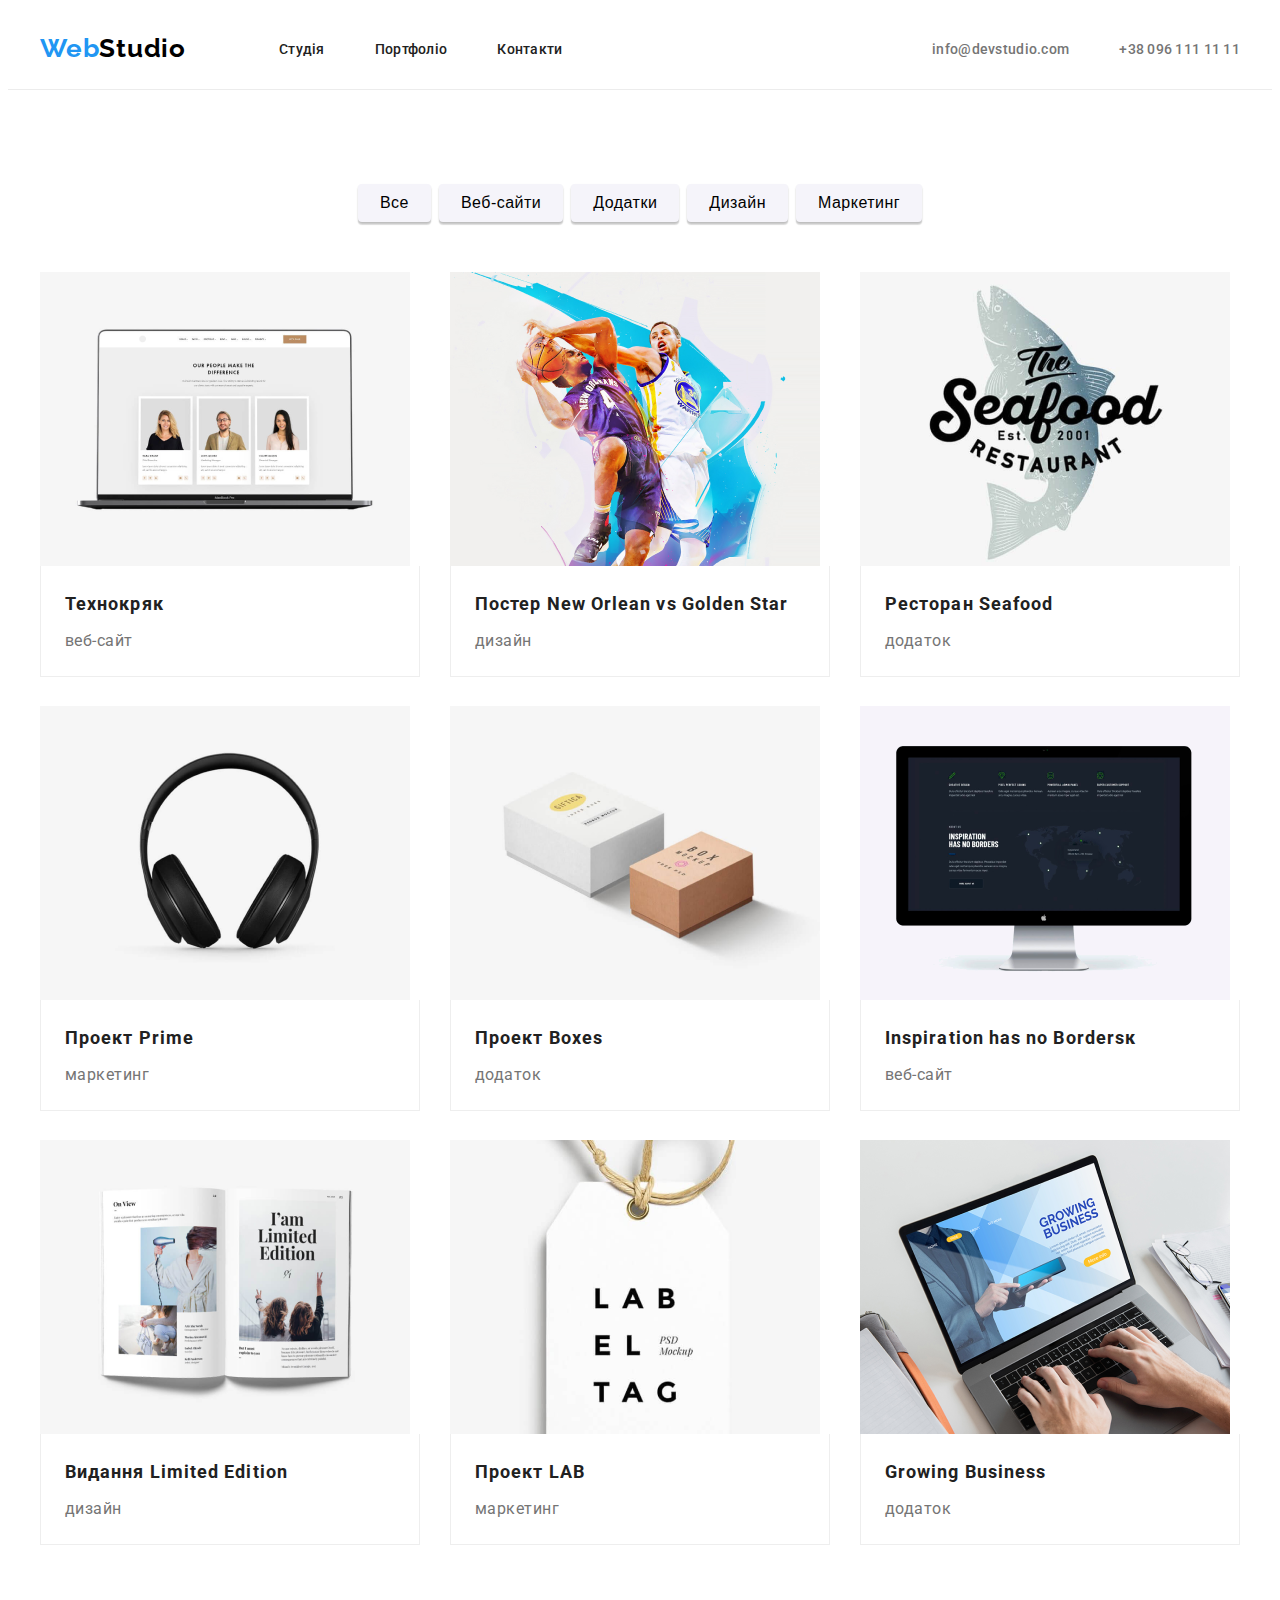
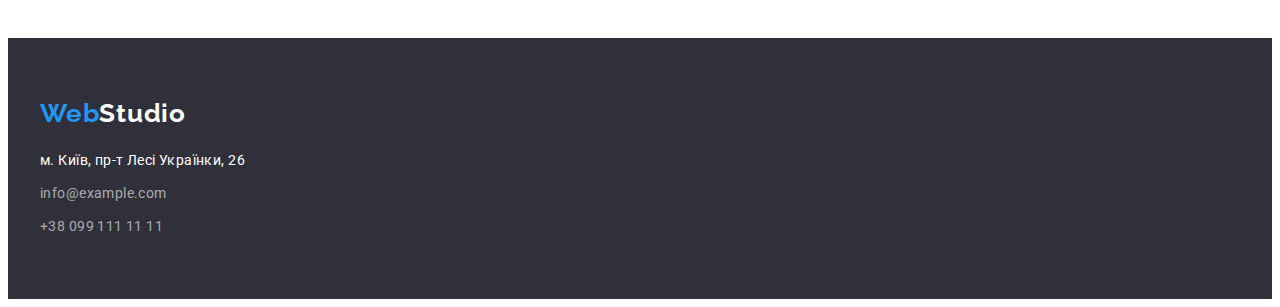
==== commit bd3d7fa4: "Поправили ошибки. Закончили позиционирование" ====
--- a/portfolio.html
+++ b/portfolio.html
@@ -46,8 +46,8 @@
       </div>
     </header>
     <main>
-      <section class="menu">
-        <div class="container section">
+      <section class="menu section">
+        <div class="container">
           <h2 class="visually-hidden">Навігація</h2>
           <ul class="menu-list list">
             <li><button type="button" class="menu-btn">Все</button></li>
--- a/css/style.css
+++ b/css/style.css
@@ -257,7 +257,6 @@
 
 .card-box {
   box-sizing: border-box;
-  height: 368px;
   background-color: #ffffff;
   box-shadow: 0px 1px 3px rgba(0, 0, 0, 0.12), 0px 1px 1px rgba(0, 0, 0, 0.14),
     0px 2px 1px rgba(0, 0, 0, 0.2);
@@ -299,7 +298,6 @@
   letter-spacing: 0.03em;
   color: #ffffff;
   display: inline-block;
-  margin-bottom: 9px;
 }
 
 .mail-link,
@@ -312,7 +310,7 @@
   display: inline-block;
 }
 
-.adress-item:not(:last-child) {
+.address-item:not(:last-child) {
   margin-bottom: 9px;
 }
 
